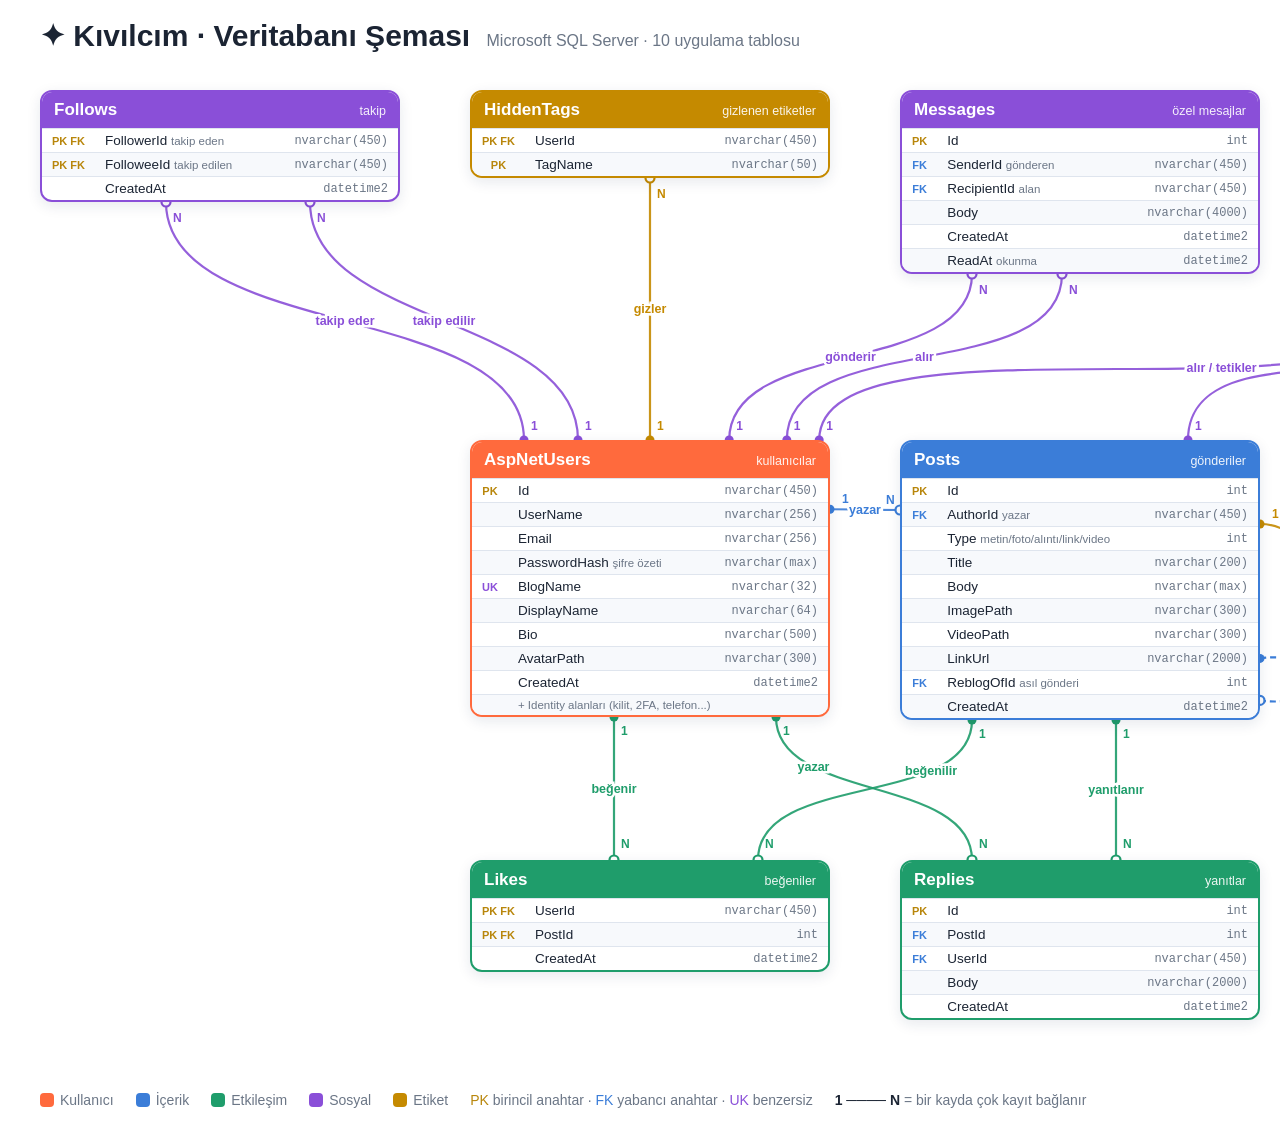
==== Kivilcim/docs/veritabani.html @ a4e5c2b8 "Veritabani semasi gorseli ve aciklamasi (docs/VERITABANI.md) Co-Authored-By: Claude Opus 5.5 <norepl" ====
<!doctype html>
<html lang="tr">
<head>
<meta charset="utf-8">
<meta name="viewport" content="width=device-width, initial-scale=1">
<title>Kıvılcım Veritabanı Şeması</title>
<style>
  :root {
    --bg: #ffffff; --text: #1b2433; --muted: #6b7686; --line: #dfe5ee;
    --user: #ff6a3d; --content: #3b7dd8; --interact: #1f9d6b; --social: #8a4fd8; --tag: #c58a00;
  }
  * { box-sizing: border-box; }
  body { margin: 0; background: var(--bg); color: var(--text); font-family: "Segoe UI", Inter, Arial, sans-serif; }
  #canvas { position: relative; width: 1760px; height: 1130px; margin: 0 auto; }
  h1 { position: absolute; left: 40px; top: 18px; margin: 0; font-size: 30px; }
  h1 small { font-size: 16px; font-weight: 400; color: var(--muted); margin-left: 8px; }
  svg#wires { position: absolute; inset: 0; width: 100%; height: 100%; overflow: visible; }
  .card {
    position: absolute; width: 360px; background: #fff; border: 2px solid var(--c); border-radius: 12px;
    box-shadow: 0 4px 14px rgba(20, 40, 80, .10); overflow: hidden; z-index: 1;
  }
  .card header {
    background: var(--c); color: #fff; padding: 8px 12px; font-weight: 700; font-size: 17px;
    display: flex; justify-content: space-between; align-items: baseline;
  }
  .card header span { font-weight: 400; font-size: 12.5px; opacity: .92; }
  .card table { width: 100%; border-collapse: collapse; font-size: 13.5px; }
  .card td { padding: 4px 10px; border-top: 1px solid var(--line); white-space: nowrap; }
  .card tr:nth-child(even) td { background: #f7f9fc; }
  .card td.k { width: 30px; text-align: center; font-size: 11px; font-weight: 700; }
  .card td.t { color: var(--muted); font-family: Consolas, "Courier New", monospace; font-size: 12px; text-align: right; }
  .pk { color: #b8860b; } .fk { color: #3b7dd8; } .uk { color: #8a4fd8; }
  .note { color: var(--muted); font-size: 11.5px; }
  .lbl { font-size: 12.5px; font-weight: 600; paint-order: stroke; stroke: #fff; stroke-width: 5px; }
  .card-n { font-size: 12px; font-weight: 800; }
  .legend {
    position: absolute; left: 40px; bottom: 22px; display: flex; gap: 22px; flex-wrap: wrap;
    font-size: 14px; color: var(--muted); align-items: center;
  }
  .legend b { display: inline-block; width: 14px; height: 14px; border-radius: 4px; vertical-align: -2px; margin-right: 6px; }
</style>
</head>
<body>
<div id="canvas">
  <h1>✦ Kıvılcım · Veritabanı Şeması <small>Microsoft SQL Server · 10 uygulama tablosu</small></h1>
  <svg id="wires"></svg>

  <!-- 1. satır -->
  <div class="card" id="Follows" style="--c:var(--social);left:40px;top:90px">
    <header>Follows <span>takip</span></header>
    <table>
      <tr><td class="k pk">PK FK</td><td>FollowerId <span class="note">takip eden</span></td><td class="t">nvarchar(450)</td></tr>
      <tr><td class="k pk">PK FK</td><td>FolloweeId <span class="note">takip edilen</span></td><td class="t">nvarchar(450)</td></tr>
      <tr><td class="k"></td><td>CreatedAt</td><td class="t">datetime2</td></tr>
    </table>
  </div>
  <div class="card" id="HiddenTags" style="--c:var(--tag);left:470px;top:90px">
    <header>HiddenTags <span>gizlenen etiketler</span></header>
    <table>
      <tr><td class="k pk">PK FK</td><td>UserId</td><td class="t">nvarchar(450)</td></tr>
      <tr><td class="k pk">PK</td><td>TagName</td><td class="t">nvarchar(50)</td></tr>
    </table>
  </div>
  <div class="card" id="Messages" style="--c:var(--social);left:900px;top:90px">
    <header>Messages <span>özel mesajlar</span></header>
    <table>
      <tr><td class="k pk">PK</td><td>Id</td><td class="t">int</td></tr>
      <tr><td class="k fk">FK</td><td>SenderId <span class="note">gönderen</span></td><td class="t">nvarchar(450)</td></tr>
      <tr><td class="k fk">FK</td><td>RecipientId <span class="note">alan</span></td><td class="t">nvarchar(450)</td></tr>
      <tr><td class="k"></td><td>Body</td><td class="t">nvarchar(4000)</td></tr>
      <tr><td class="k"></td><td>CreatedAt</td><td class="t">datetime2</td></tr>
      <tr><td class="k"></td><td>ReadAt <span class="note">okunma</span></td><td class="t">datetime2</td></tr>
    </table>
  </div>
  <div class="card" id="Notifications" style="--c:var(--social);left:1360px;top:90px">
    <header>Notifications <span>bildirimler</span></header>
    <table>
      <tr><td class="k pk">PK</td><td>Id</td><td class="t">int</td></tr>
      <tr><td class="k fk">FK</td><td>RecipientId <span class="note">alan</span></td><td class="t">nvarchar(450)</td></tr>
      <tr><td class="k fk">FK</td><td>ActorId <span class="note">yapan</span></td><td class="t">nvarchar(450)</td></tr>
      <tr><td class="k"></td><td>Type <span class="note">beğeni/reblog/yanıt/takip</span></td><td class="t">int</td></tr>
      <tr><td class="k fk">FK</td><td>PostId</td><td class="t">int</td></tr>
      <tr><td class="k"></td><td>IsRead</td><td class="t">bit</td></tr>
      <tr><td class="k"></td><td>CreatedAt</td><td class="t">datetime2</td></tr>
    </table>
  </div>

  <!-- 2. satır -->
  <div class="card" id="AspNetUsers" style="--c:var(--user);left:470px;top:440px">
    <header>AspNetUsers <span>kullanıcılar</span></header>
    <table>
      <tr><td class="k pk">PK</td><td>Id</td><td class="t">nvarchar(450)</td></tr>
      <tr><td class="k"></td><td>UserName</td><td class="t">nvarchar(256)</td></tr>
      <tr><td class="k"></td><td>Email</td><td class="t">nvarchar(256)</td></tr>
      <tr><td class="k"></td><td>PasswordHash <span class="note">şifre özeti</span></td><td class="t">nvarchar(max)</td></tr>
      <tr><td class="k uk">UK</td><td>BlogName</td><td class="t">nvarchar(32)</td></tr>
      <tr><td class="k"></td><td>DisplayName</td><td class="t">nvarchar(64)</td></tr>
      <tr><td class="k"></td><td>Bio</td><td class="t">nvarchar(500)</td></tr>
      <tr><td class="k"></td><td>AvatarPath</td><td class="t">nvarchar(300)</td></tr>
      <tr><td class="k"></td><td>CreatedAt</td><td class="t">datetime2</td></tr>
      <tr><td class="k"></td><td colspan="2" class="note">+ Identity alanları (kilit, 2FA, telefon...)</td></tr>
    </table>
  </div>
  <div class="card" id="Posts" style="--c:var(--content);left:900px;top:440px">
    <header>Posts <span>gönderiler</span></header>
    <table>
      <tr><td class="k pk">PK</td><td>Id</td><td class="t">int</td></tr>
      <tr><td class="k fk">FK</td><td>AuthorId <span class="note">yazar</span></td><td class="t">nvarchar(450)</td></tr>
      <tr><td class="k"></td><td>Type <span class="note">metin/foto/alıntı/link/video</span></td><td class="t">int</td></tr>
      <tr><td class="k"></td><td>Title</td><td class="t">nvarchar(200)</td></tr>
      <tr><td class="k"></td><td>Body</td><td class="t">nvarchar(max)</td></tr>
      <tr><td class="k"></td><td>ImagePath</td><td class="t">nvarchar(300)</td></tr>
      <tr><td class="k"></td><td>VideoPath</td><td class="t">nvarchar(300)</td></tr>
      <tr><td class="k"></td><td>LinkUrl</td><td class="t">nvarchar(2000)</td></tr>
      <tr><td class="k fk">FK</td><td>ReblogOfId <span class="note">asıl gönderi</span></td><td class="t">int</td></tr>
      <tr><td class="k"></td><td>CreatedAt</td><td class="t">datetime2</td></tr>
    </table>
  </div>
  <div class="card" id="PostTags" style="--c:var(--tag);left:1360px;top:540px">
    <header>PostTags <span>gönderi ↔ etiket</span></header>
    <table>
      <tr><td class="k pk">PK FK</td><td>PostId</td><td class="t">int</td></tr>
      <tr><td class="k pk">PK FK</td><td>TagId</td><td class="t">int</td></tr>
    </table>
  </div>

  <!-- 3. satır -->
  <div class="card" id="Likes" style="--c:var(--interact);left:470px;top:860px">
    <header>Likes <span>beğeniler</span></header>
    <table>
      <tr><td class="k pk">PK FK</td><td>UserId</td><td class="t">nvarchar(450)</td></tr>
      <tr><td class="k pk">PK FK</td><td>PostId</td><td class="t">int</td></tr>
      <tr><td class="k"></td><td>CreatedAt</td><td class="t">datetime2</td></tr>
    </table>
  </div>
  <div class="card" id="Replies" style="--c:var(--interact);left:900px;top:860px">
    <header>Replies <span>yanıtlar</span></header>
    <table>
      <tr><td class="k pk">PK</td><td>Id</td><td class="t">int</td></tr>
      <tr><td class="k fk">FK</td><td>PostId</td><td class="t">int</td></tr>
      <tr><td class="k fk">FK</td><td>UserId</td><td class="t">nvarchar(450)</td></tr>
      <tr><td class="k"></td><td>Body</td><td class="t">nvarchar(2000)</td></tr>
      <tr><td class="k"></td><td>CreatedAt</td><td class="t">datetime2</td></tr>
    </table>
  </div>
  <div class="card" id="Tags" style="--c:var(--tag);left:1360px;top:860px">
    <header>Tags <span>etiketler</span></header>
    <table>
      <tr><td class="k pk">PK</td><td>Id</td><td class="t">int</td></tr>
      <tr><td class="k uk">UK</td><td>Name</td><td class="t">nvarchar(50)</td></tr>
    </table>
  </div>

  <div class="legend">
    <span><b style="background:var(--user)"></b>Kullanıcı</span>
    <span><b style="background:var(--content)"></b>İçerik</span>
    <span><b style="background:var(--interact)"></b>Etkileşim</span>
    <span><b style="background:var(--social)"></b>Sosyal</span>
    <span><b style="background:var(--tag)"></b>Etiket</span>
    <span><span class="pk">PK</span> birincil anahtar · <span class="fk">FK</span> yabancı anahtar · <span class="uk">UK</span> benzersiz</span>
    <span><strong style="color:var(--text)">1 ──── N</strong> = bir kayda çok kayıt bağlanır</span>
  </div>
</div>

<script>
  // İlişkiler: [kaynak (1 tarafı), kenar, konum 0-1, hedef (N tarafı), kenar, konum, etiket, renk, etiketin eğrideki yeri]
  const rels = [
    ["AspNetUsers", "right", .25, "Posts", "left", .25, "yazar", "--content"],
    ["AspNetUsers", "top", .15, "Follows", "bottom", .35, "takip eder", "--social"],
    ["AspNetUsers", "top", .30, "Follows", "bottom", .75, "takip edilir", "--social"],
    ["AspNetUsers", "top", .50, "HiddenTags", "bottom", .50, "gizler", "--tag"],
    ["AspNetUsers", "top", .72, "Messages", "bottom", .20, "gönderir", "--social"],
    ["AspNetUsers", "top", .88, "Messages", "bottom", .45, "alır", "--social"],
    ["AspNetUsers", "top", .97, "Notifications", "bottom", .15, "alır / tetikler", "--social", .62],
    ["Posts", "top", .80, "Notifications", "bottom", .55, "hakkında", "--social"],
    ["Posts", "right", .30, "PostTags", "left", .50, "etiketlenir", "--tag"],
    ["Tags", "top", .50, "PostTags", "bottom", .50, "kullanılır", "--tag"],
    ["AspNetUsers", "bottom", .40, "Likes", "top", .40, "beğenir", "--interact"],
    ["Posts", "bottom", .20, "Likes", "top", .80, "beğenilir", "--interact", .28],
    ["Posts", "bottom", .60, "Replies", "top", .60, "yanıtlanır", "--interact"],
    ["AspNetUsers", "bottom", .85, "Replies", "top", .20, "yazar", "--interact", .28],
  ];

  const canvas = document.getElementById("canvas");
  const svg = document.getElementById("wires");
  const NS = "http://www.w3.org/2000/svg";
  const css = n => getComputedStyle(document.documentElement).getPropertyValue(n).trim();
  const base = canvas.getBoundingClientRect();

  function anchor(id, side, f) {
    const r = document.getElementById(id).getBoundingClientRect();
    const x0 = r.left - base.left, y0 = r.top - base.top;
    switch (side) {
      case "top": return { x: x0 + r.width * f, y: y0, dx: 0, dy: -1 };
      case "bottom": return { x: x0 + r.width * f, y: y0 + r.height, dx: 0, dy: 1 };
      case "left": return { x: x0, y: y0 + r.height * f, dx: -1, dy: 0 };
      default: return { x: x0 + r.width, y: y0 + r.height * f, dx: 1, dy: 0 };
    }
  }
  function el(tag, attrs, text) {
    const e = document.createElementNS(NS, tag);
    for (const k in attrs) e.setAttribute(k, attrs[k]);
    if (text) e.textContent = text;
    svg.appendChild(e);
    return e;
  }

  for (const [a, as, af, b, bs, bf, label, colorVar, labelAt = .5] of rels) {
    const p = anchor(a, as, af), q = anchor(b, bs, bf), color = css(colorVar);
    const k = Math.max(50, Math.min(140, Math.hypot(q.x - p.x, q.y - p.y) * .35));
    const c1 = { x: p.x + p.dx * k, y: p.y + p.dy * k }, c2 = { x: q.x + q.dx * k, y: q.y + q.dy * k };
    el("path", { d: `M${p.x},${p.y} C${c1.x},${c1.y} ${c2.x},${c2.y} ${q.x},${q.y}`, fill: "none", stroke: color, "stroke-width": 2.2, opacity: .9 });
    // Uç işaretleri: 1 tarafı düz çizgi, N tarafı çatal
    el("circle", { cx: p.x, cy: p.y, r: 4.5, fill: color });
    el("circle", { cx: q.x, cy: q.y, r: 4.5, fill: "#fff", stroke: color, "stroke-width": 2.2 });
    el("text", { x: p.x + p.dx * 12 + (p.dy ? 7 : 0), y: p.y + p.dy * 14 + (p.dx ? -6 : 4), class: "card-n", fill: color }, "1");
    el("text", { x: q.x + q.dx * 14 + (q.dy ? 7 : 0), y: q.y + q.dy * 16 + (q.dx ? -6 : 4), class: "card-n", fill: color }, "N");
    // Etiket: eğrinin ortası
    const t = labelAt, mt = 1 - t;
    const mx = mt ** 3 * p.x + 3 * mt * mt * t * c1.x + 3 * mt * t * t * c2.x + t ** 3 * q.x;
    const my = mt ** 3 * p.y + 3 * mt * mt * t * c1.y + 3 * mt * t * t * c2.y + t ** 3 * q.y;
    el("text", { x: mx, y: my + 4, "text-anchor": "middle", class: "lbl", fill: color }, label);
  }

  // Reblog: Posts kendine bağlanır (sağ alt köşede döngü)
  {
    const r = document.getElementById("Posts").getBoundingClientRect();
    const x = r.left - base.left + r.width, y1 = r.top - base.top + r.height * .78, y2 = r.top - base.top + r.height * .93;
    const color = css("--content");
    el("path", { d: `M${x},${y1} C${x + 70},${y1 - 10} ${x + 70},${y2 + 10} ${x},${y2}`, fill: "none", stroke: color, "stroke-width": 2.2, "stroke-dasharray": "6 4" });
    el("circle", { cx: x, cy: y1, r: 4.5, fill: color });
    el("circle", { cx: x, cy: y2, r: 4.5, fill: "#fff", stroke: color, "stroke-width": 2.2 });
    el("text", { x: x + 58, y: (y1 + y2) / 2 + 4, class: "lbl", fill: color }, "reblog");
  }
</script>
</body>
</html>
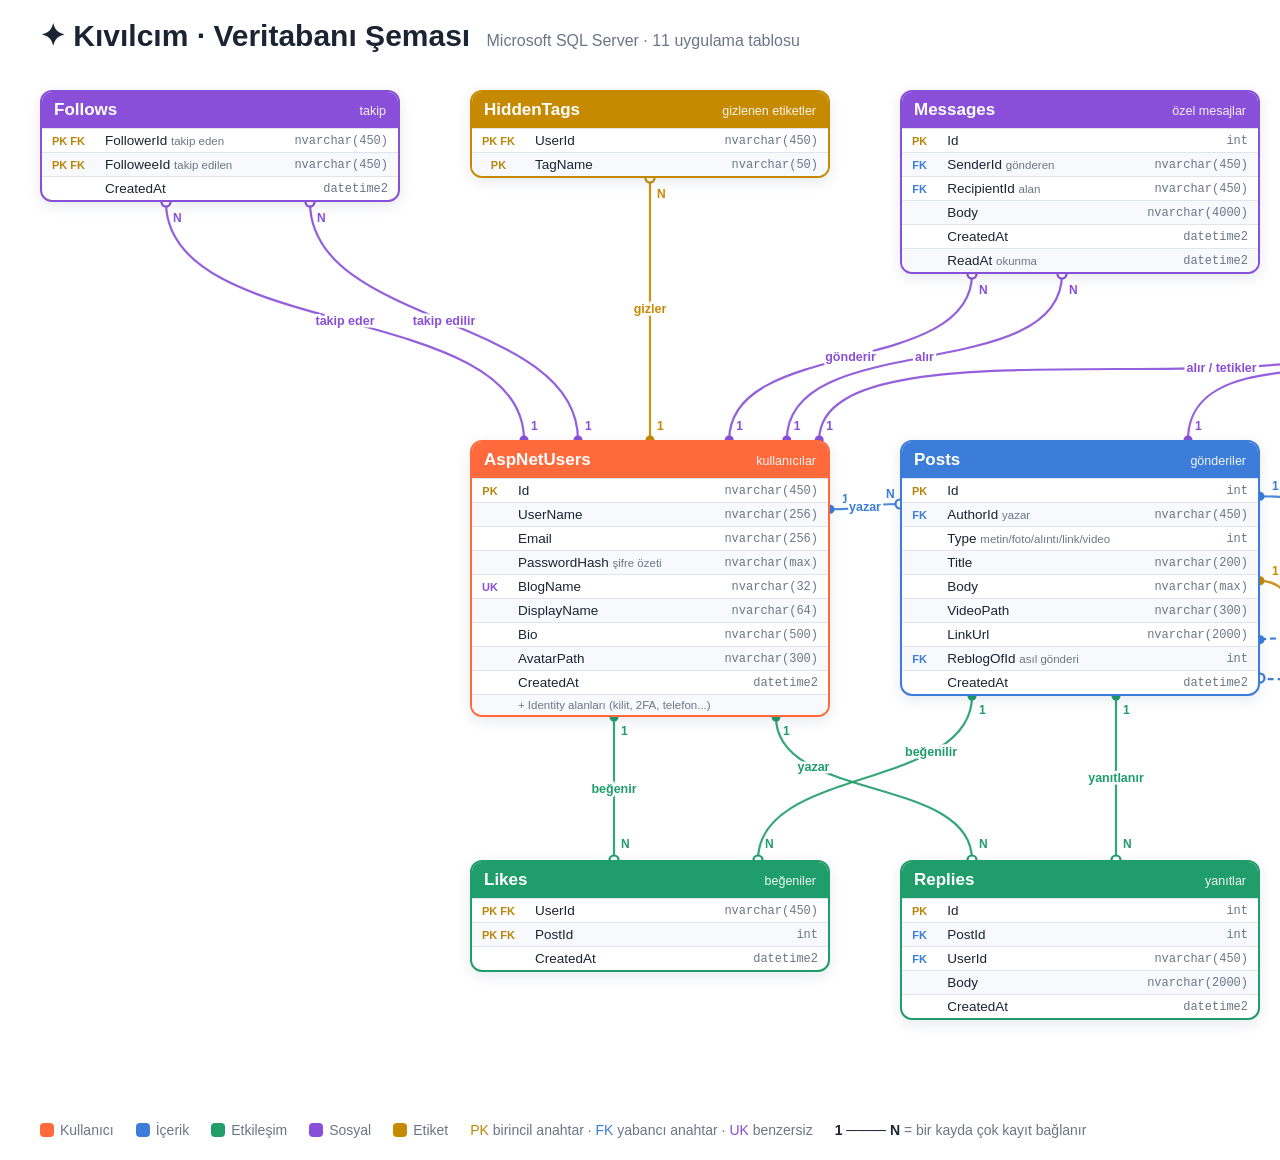
==== commit 8faace7d: "Gonderi menusu, coklu fotograf ve mobil uyum - '+ Gonderi' ile tur secim penceresi; telefonda alttan" ====
--- a/Kivilcim/docs/veritabani.html
+++ b/Kivilcim/docs/veritabani.html
@@ -11,7 +11,7 @@
   }
   * { box-sizing: border-box; }
   body { margin: 0; background: var(--bg); color: var(--text); font-family: "Segoe UI", Inter, Arial, sans-serif; }
-  #canvas { position: relative; width: 1760px; height: 1130px; margin: 0 auto; }
+  #canvas { position: relative; width: 1760px; height: 1160px; margin: 0 auto; }
   h1 { position: absolute; left: 40px; top: 18px; margin: 0; font-size: 30px; }
   h1 small { font-size: 16px; font-weight: 400; color: var(--muted); margin-left: 8px; }
   svg#wires { position: absolute; inset: 0; width: 100%; height: 100%; overflow: visible; }
@@ -42,7 +42,7 @@
 </head>
 <body>
 <div id="canvas">
-  <h1>✦ Kıvılcım · Veritabanı Şeması <small>Microsoft SQL Server · 10 uygulama tablosu</small></h1>
+  <h1>✦ Kıvılcım · Veritabanı Şeması <small>Microsoft SQL Server · 11 uygulama tablosu</small></h1>
   <svg id="wires"></svg>
 
   <!-- 1. satır -->
@@ -109,14 +109,23 @@
       <tr><td class="k"></td><td>Type <span class="note">metin/foto/alıntı/link/video</span></td><td class="t">int</td></tr>
       <tr><td class="k"></td><td>Title</td><td class="t">nvarchar(200)</td></tr>
       <tr><td class="k"></td><td>Body</td><td class="t">nvarchar(max)</td></tr>
-      <tr><td class="k"></td><td>ImagePath</td><td class="t">nvarchar(300)</td></tr>
       <tr><td class="k"></td><td>VideoPath</td><td class="t">nvarchar(300)</td></tr>
       <tr><td class="k"></td><td>LinkUrl</td><td class="t">nvarchar(2000)</td></tr>
       <tr><td class="k fk">FK</td><td>ReblogOfId <span class="note">asıl gönderi</span></td><td class="t">int</td></tr>
       <tr><td class="k"></td><td>CreatedAt</td><td class="t">datetime2</td></tr>
     </table>
   </div>
-  <div class="card" id="PostTags" style="--c:var(--tag);left:1360px;top:540px">
+  <div class="card" id="PostImages" style="--c:var(--content);left:1360px;top:430px">
+    <header>PostImages <span>gönderi resimleri (en fazla 30)</span></header>
+    <table>
+      <tr><td class="k pk">PK</td><td>Id</td><td class="t">int</td></tr>
+      <tr><td class="k fk">FK</td><td>PostId</td><td class="t">int</td></tr>
+      <tr><td class="k"></td><td>Url <span class="note">dosya ya da bağlantı</span></td><td class="t">nvarchar(2000)</td></tr>
+      <tr><td class="k"></td><td>IsExternal <span class="note">internetten mi?</span></td><td class="t">bit</td></tr>
+      <tr><td class="k"></td><td>SortOrder <span class="note">sıra</span></td><td class="t">int</td></tr>
+    </table>
+  </div>
+  <div class="card" id="PostTags" style="--c:var(--tag);left:1360px;top:690px">
     <header>PostTags <span>gönderi ↔ etiket</span></header>
     <table>
       <tr><td class="k pk">PK FK</td><td>PostId</td><td class="t">int</td></tr>
@@ -143,7 +152,7 @@
       <tr><td class="k"></td><td>CreatedAt</td><td class="t">datetime2</td></tr>
     </table>
   </div>
-  <div class="card" id="Tags" style="--c:var(--tag);left:1360px;top:860px">
+  <div class="card" id="Tags" style="--c:var(--tag);left:1360px;top:900px">
     <header>Tags <span>etiketler</span></header>
     <table>
       <tr><td class="k pk">PK</td><td>Id</td><td class="t">int</td></tr>
@@ -173,7 +182,8 @@
     ["AspNetUsers", "top", .88, "Messages", "bottom", .45, "alır", "--social"],
     ["AspNetUsers", "top", .97, "Notifications", "bottom", .15, "alır / tetikler", "--social", .62],
     ["Posts", "top", .80, "Notifications", "bottom", .55, "hakkında", "--social"],
-    ["Posts", "right", .30, "PostTags", "left", .50, "etiketlenir", "--tag"],
+    ["Posts", "right", .22, "PostImages", "left", .45, "resimleri", "--content"],
+    ["Posts", "right", .55, "PostTags", "left", .50, "etiketlenir", "--tag", .66],
     ["Tags", "top", .50, "PostTags", "bottom", .50, "kullanılır", "--tag"],
     ["AspNetUsers", "bottom", .40, "Likes", "top", .40, "beğenir", "--interact"],
     ["Posts", "bottom", .20, "Likes", "top", .80, "beğenilir", "--interact", .28],
